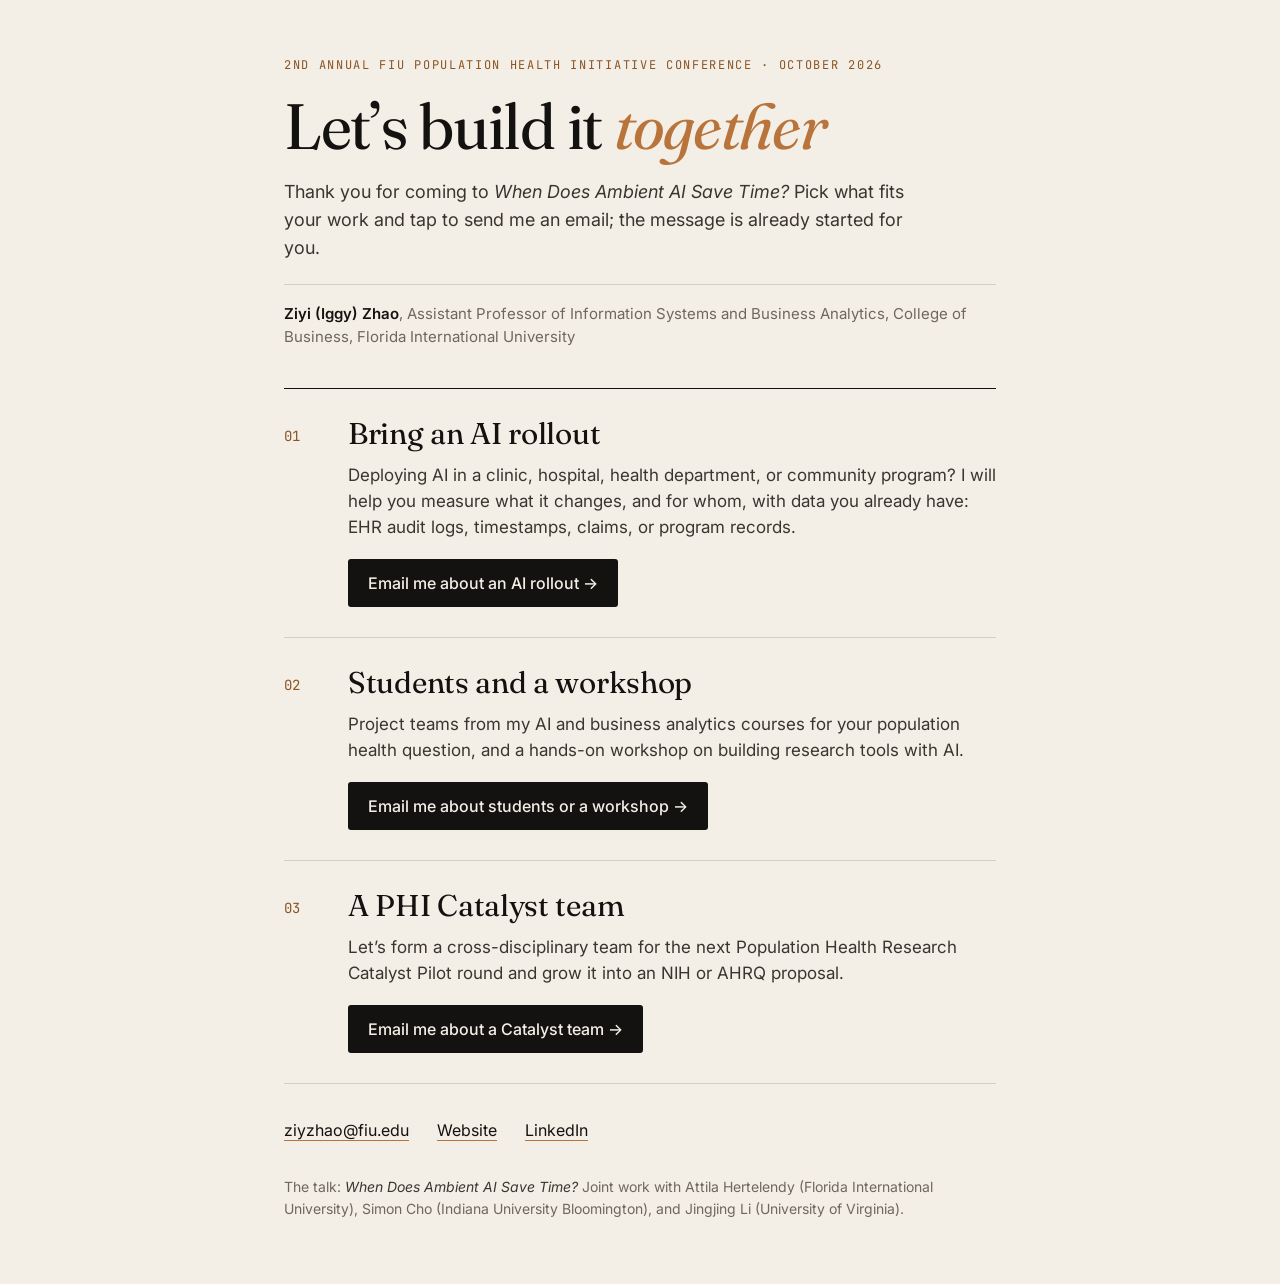
==== phi/index.html @ 05485b95 "Add FIU PHI conference collaboration page (phi/) Co-Authored-By: Claude Opus 5.5 <noreply@anthropic." ====
<!doctype html>
<html lang="en">
<head>
<meta charset="utf-8"/>
<meta name="viewport" content="width=device-width,initial-scale=1"/>
<title>Work Together · Iggy Zhao</title>
<meta name="description" content="Three ways to work with Ziyi (Iggy) Zhao after the 2nd Annual FIU Population Health Initiative Conference."/>
<meta name="robots" content="noindex"/>
<!-- Microsoft Clarity, same project as the main site -->
<script type="text/javascript">
    (function(c,l,a,r,i,t,y){
        c[a]=c[a]||function(){(c[a].q=c[a].q||[]).push(arguments)};
        t=l.createElement(r);t.async=1;t.src="https://www.clarity.ms/tag/"+i;
        y=l.getElementsByTagName(r)[0];y.parentNode.insertBefore(t,y);
    })(window, document, "clarity", "script", "wdxvq8ccnp");
</script>
<link rel="preconnect" href="https://fonts.googleapis.com"/>
<link rel="preconnect" href="https://fonts.gstatic.com" crossorigin/>
<link href="https://fonts.googleapis.com/css2?family=Fraunces:ital,opsz,wght@0,9..144,300..600;1,9..144,300..600&family=Inter:wght@400;500;600&family=JetBrains+Mono:wght@400;500&display=swap" rel="stylesheet"/>
<style>
:root {
  --paper: #F4EFE6; --paper-2: #EBE4D6; --ink: #141210; --ink-soft: #3A3530; --muted: #6F675D;
  --line: rgba(20,18,16,0.14); --amber: #B8743A; --amber-ink: #8A5424; --btn: #141210; --btn-ink: #F4EFE6;
  --serif: "Fraunces", Georgia, "Times New Roman", serif; --sans: "Inter", -apple-system, system-ui, sans-serif;
  --mono: "JetBrains Mono", ui-monospace, Menlo, monospace;
}
@media (prefers-color-scheme: dark) {
  :root { --paper: #12120F; --paper-2: #1A1916; --ink: #F4EFE6; --ink-soft: #D6CFC4; --muted: #A89F93;
          --line: rgba(244,239,230,0.16); --amber: #D6904A; --amber-ink: #E0A462; --btn: #F4EFE6; --btn-ink: #12120F; }
}
* { box-sizing: border-box; margin: 0; padding: 0; }
html, body { background: var(--paper); color: var(--ink); font-family: var(--sans); -webkit-font-smoothing: antialiased; }
main { max-width: 760px; margin: 0 auto; padding: 56px 24px 64px; }
.eyebrow { font-family: var(--mono); font-size: 12px; letter-spacing: .14em; text-transform: uppercase; color: var(--amber-ink); line-height: 1.6; }
h1 { font-family: var(--serif); font-weight: 400; font-size: clamp(40px, 9vw, 64px); line-height: 1.02; letter-spacing: -0.02em; margin: 18px 0 20px; }
h1 em { font-style: italic; color: var(--amber); }
.lead { font-size: 18px; line-height: 1.55; color: var(--ink-soft); max-width: 36em; }
.who { margin-top: 22px; padding-top: 18px; border-top: 1px solid var(--line); font-size: 15px; line-height: 1.5; color: var(--muted); }
.who b { color: var(--ink); font-weight: 600; }
ol { list-style: none; margin-top: 40px; border-top: 1px solid var(--ink); }
.offer { display: grid; grid-template-columns: 56px 1fr; gap: 8px; padding: 28px 0 30px; border-bottom: 1px solid var(--line); }
.num { font-family: var(--mono); font-size: 14px; color: var(--amber-ink); padding-top: 10px; }
h2 { font-family: var(--serif); font-weight: 400; font-size: 30px; line-height: 1.15; letter-spacing: -0.01em; }
.desc { font-size: 17px; line-height: 1.55; color: var(--ink-soft); margin: 10px 0 18px; }
.btn { display: inline-block; background: var(--btn); color: var(--btn-ink); text-decoration: none; font-size: 16px; font-weight: 500;
        padding: 14px 20px; border-radius: 3px; line-height: 1.3; }
.btn:hover, .btn:focus-visible { background: var(--amber-ink); color: #FFF9F0; outline: none; }
.links { display: flex; flex-wrap: wrap; gap: 10px 28px; margin-top: 36px; font-size: 16px; }
.links a { color: var(--ink); text-decoration: underline; text-decoration-color: var(--amber); text-underline-offset: 4px; }
.talk { margin-top: 36px; font-size: 14px; line-height: 1.55; color: var(--muted); }
.talk i { color: var(--ink-soft); }
@media (max-width: 480px) {
  main { padding: 40px 16px 48px; }
  .offer { grid-template-columns: 1fr; gap: 2px; }
  .num { padding-top: 0; }
  .btn { display: block; text-align: center; }
}
</style>
</head>
<body>
<main>
  <p class="eyebrow">2nd Annual FIU Population Health Initiative Conference · October 2026</p>
  <h1>Let’s build it <em>together</em></h1>
  <p class="lead">Thank you for coming to <i>When Does Ambient AI Save Time?</i> Pick what fits your work and tap to send me an email; the message is already started for you.</p>
  <p class="who"><b>Ziyi (Iggy) Zhao</b>, Assistant Professor of Information Systems and Business Analytics, College of Business, Florida International University</p>
  <ol>
    <li class="offer">
      <p class="num">01</p>
      <div>
        <h2>Bring an AI rollout</h2>
        <p class="desc">Deploying AI in a clinic, hospital, health department, or community program? I will help you measure what it changes, and for whom, with data you already have: EHR audit logs, timestamps, claims, or program records.</p>
        <a class="btn" href="mailto:ziyzhao@fiu.edu?subject=PHI%202026%3A%20evaluating%20an%20AI%20rollout&amp;body=Hi%20Iggy%2C%0A%0AI%20heard%20your%20talk%20at%20the%20FIU%20Population%20Health%20Initiative%20conference%20and%20would%20like%20to%20talk%20about%20evaluating%20an%20AI%20rollout.%0A%0AName%3A%0AUnit%20or%20organization%3A%0AWhat%20we%20are%20working%20on%3A%0A">Email me about an AI rollout<span aria-hidden="true">&#160;→</span></a>
      </div>
    </li>
    <li class="offer">
      <p class="num">02</p>
      <div>
        <h2>Students and a workshop</h2>
        <p class="desc">Project teams from my AI and business analytics courses for your population health question, and a hands-on workshop on building research tools with AI.</p>
        <a class="btn" href="mailto:ziyzhao@fiu.edu?subject=PHI%202026%3A%20students%20or%20an%20AI%20workshop&amp;body=Hi%20Iggy%2C%0A%0AI%20heard%20your%20talk%20at%20the%20FIU%20Population%20Health%20Initiative%20conference%20and%20would%20like%20to%20talk%20about%20students%20or%20an%20AI%20workshop.%0A%0AName%3A%0AUnit%20or%20organization%3A%0AWhat%20we%20are%20working%20on%3A%0A">Email me about students or a workshop<span aria-hidden="true">&#160;→</span></a>
      </div>
    </li>
    <li class="offer">
      <p class="num">03</p>
      <div>
        <h2>A PHI Catalyst team</h2>
        <p class="desc">Let’s form a cross-disciplinary team for the next Population Health Research Catalyst Pilot round and grow it into an NIH or AHRQ proposal.</p>
        <a class="btn" href="mailto:ziyzhao@fiu.edu?subject=PHI%202026%3A%20a%20PHI%20Catalyst%20team&amp;body=Hi%20Iggy%2C%0A%0AI%20heard%20your%20talk%20at%20the%20FIU%20Population%20Health%20Initiative%20conference%20and%20would%20like%20to%20talk%20about%20a%20PHI%20Catalyst%20team.%0A%0AName%3A%0AUnit%20or%20organization%3A%0AWhat%20we%20are%20working%20on%3A%0A">Email me about a Catalyst team<span aria-hidden="true">&#160;→</span></a>
      </div>
    </li>
  </ol>
  <p class="links"><a href="mailto:ziyzhao@fiu.edu">ziyzhao@fiu.edu</a><a href="https://iggyzhao.github.io/">Website</a><a href="https://www.linkedin.com/in/iggyzhao">LinkedIn</a></p>
  <p class="talk">The talk: <i>When Does Ambient AI Save Time?</i> Joint work with Attila Hertelendy (Florida International University), Simon Cho (Indiana University Bloomington), and Jingjing Li (University of Virginia).</p>
</main>
</body>
</html>
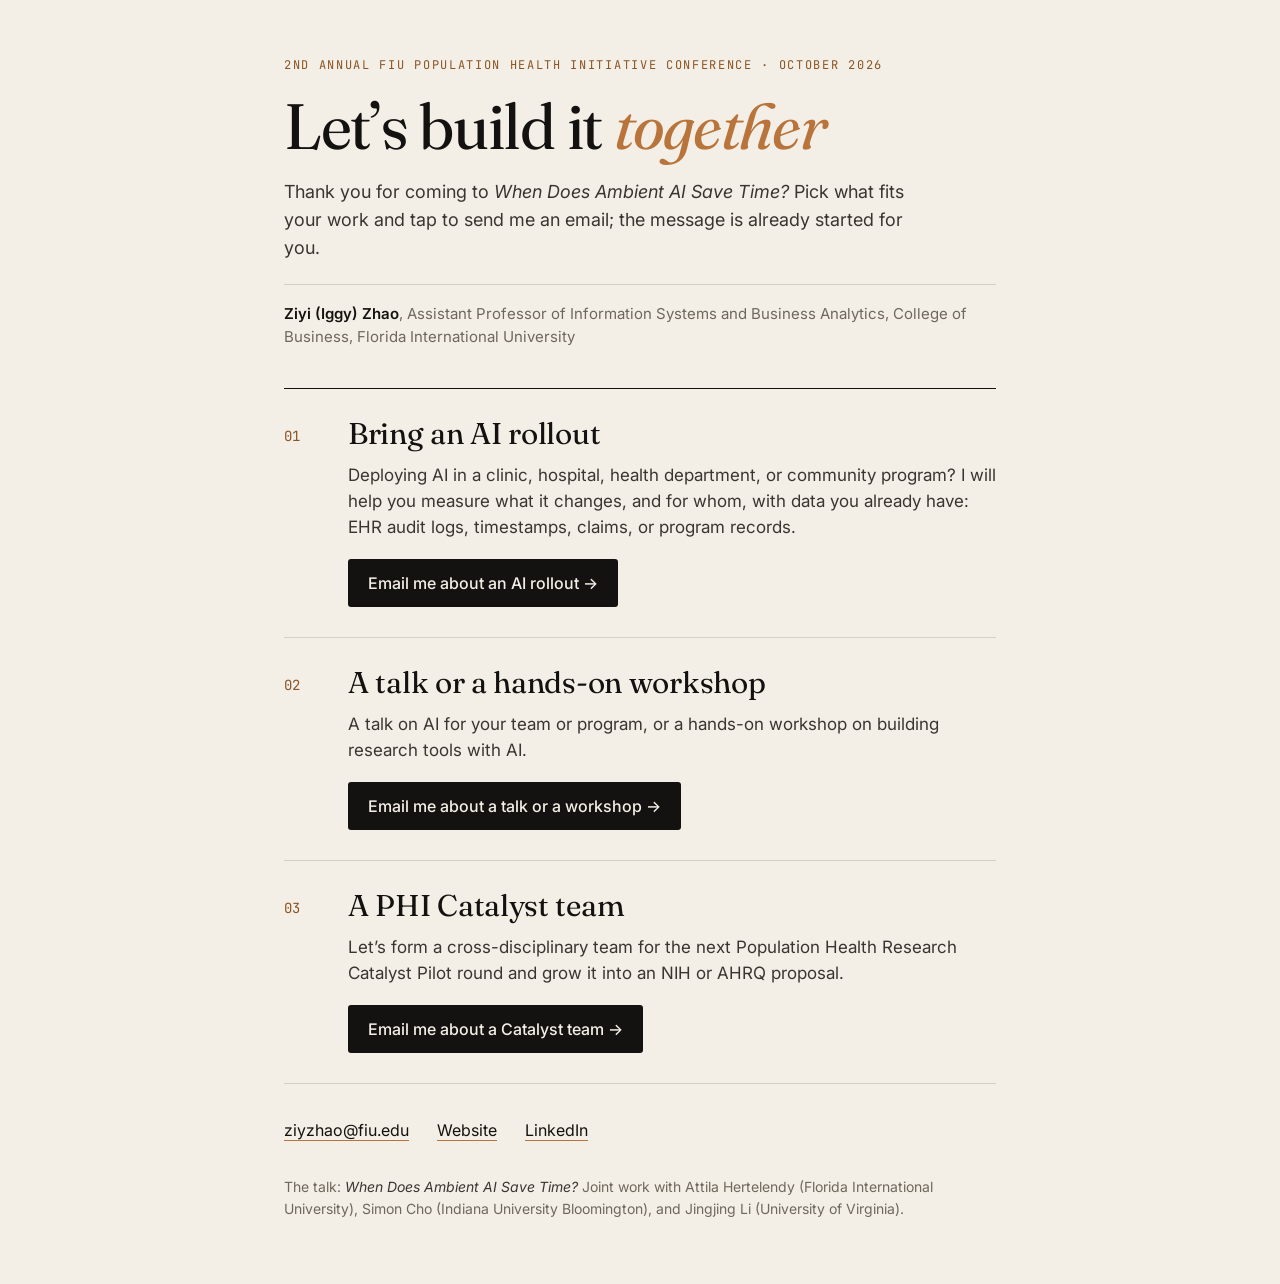
==== commit 962c49b9: "PHI page: second offer is a talk or a hands-on workshop (no student teams) Co-Authored-By: Claude Op" ====
--- a/phi/index.html
+++ b/phi/index.html
@@ -69,15 +69,15 @@
       <div>
         <h2>Bring an AI rollout</h2>
         <p class="desc">Deploying AI in a clinic, hospital, health department, or community program? I will help you measure what it changes, and for whom, with data you already have: EHR audit logs, timestamps, claims, or program records.</p>
-        <a class="btn" href="mailto:ziyzhao@fiu.edu?subject=PHI%202026%3A%20evaluating%20an%20AI%20rollout&amp;body=Hi%20Iggy%2C%0A%0AI%20heard%20your%20talk%20at%20the%20FIU%20Population%20Health%20Initiative%20conference%20and%20would%20like%20to%20talk%20about%20evaluating%20an%20AI%20rollout.%0A%0AName%3A%0AUnit%20or%20organization%3A%0AWhat%20we%20are%20working%20on%3A%0A">Email me about an AI rollout<span aria-hidden="true">&#160;→</span></a>
+        <a class="btn" href="mailto:ziyzhao@fiu.edu?subject=PHI%202026%3A%20evaluating%20an%20AI%20rollout&amp;body=Hi%20Iggy%2C%0A%0AI%20heard%20your%20talk%20at%20the%20FIU%20Population%20Health%20Initiative%20conference%20and%20would%20like%20to%20discuss%20evaluating%20an%20AI%20rollout.%0A%0AName%3A%0AUnit%20or%20organization%3A%0AWhat%20we%20are%20working%20on%3A%0A">Email me about an AI rollout<span aria-hidden="true">&#160;→</span></a>
       </div>
     </li>
     <li class="offer">
       <p class="num">02</p>
       <div>
-        <h2>Students and a workshop</h2>
-        <p class="desc">Project teams from my AI and business analytics courses for your population health question, and a hands-on workshop on building research tools with AI.</p>
-        <a class="btn" href="mailto:ziyzhao@fiu.edu?subject=PHI%202026%3A%20students%20or%20an%20AI%20workshop&amp;body=Hi%20Iggy%2C%0A%0AI%20heard%20your%20talk%20at%20the%20FIU%20Population%20Health%20Initiative%20conference%20and%20would%20like%20to%20talk%20about%20students%20or%20an%20AI%20workshop.%0A%0AName%3A%0AUnit%20or%20organization%3A%0AWhat%20we%20are%20working%20on%3A%0A">Email me about students or a workshop<span aria-hidden="true">&#160;→</span></a>
+        <h2>A talk or a hands-on workshop</h2>
+        <p class="desc">A talk on AI for your team or program, or a hands-on workshop on building research tools with AI.</p>
+        <a class="btn" href="mailto:ziyzhao@fiu.edu?subject=PHI%202026%3A%20a%20talk%20or%20an%20AI%20workshop&amp;body=Hi%20Iggy%2C%0A%0AI%20heard%20your%20talk%20at%20the%20FIU%20Population%20Health%20Initiative%20conference%20and%20would%20like%20to%20discuss%20a%20talk%20or%20an%20AI%20workshop.%0A%0AName%3A%0AUnit%20or%20organization%3A%0AWhat%20we%20are%20working%20on%3A%0A">Email me about a talk or a workshop<span aria-hidden="true">&#160;→</span></a>
       </div>
     </li>
     <li class="offer">
@@ -85,7 +85,7 @@
       <div>
         <h2>A PHI Catalyst team</h2>
         <p class="desc">Let’s form a cross-disciplinary team for the next Population Health Research Catalyst Pilot round and grow it into an NIH or AHRQ proposal.</p>
-        <a class="btn" href="mailto:ziyzhao@fiu.edu?subject=PHI%202026%3A%20a%20PHI%20Catalyst%20team&amp;body=Hi%20Iggy%2C%0A%0AI%20heard%20your%20talk%20at%20the%20FIU%20Population%20Health%20Initiative%20conference%20and%20would%20like%20to%20talk%20about%20a%20PHI%20Catalyst%20team.%0A%0AName%3A%0AUnit%20or%20organization%3A%0AWhat%20we%20are%20working%20on%3A%0A">Email me about a Catalyst team<span aria-hidden="true">&#160;→</span></a>
+        <a class="btn" href="mailto:ziyzhao@fiu.edu?subject=PHI%202026%3A%20a%20PHI%20Catalyst%20team&amp;body=Hi%20Iggy%2C%0A%0AI%20heard%20your%20talk%20at%20the%20FIU%20Population%20Health%20Initiative%20conference%20and%20would%20like%20to%20discuss%20a%20PHI%20Catalyst%20team.%0A%0AName%3A%0AUnit%20or%20organization%3A%0AWhat%20we%20are%20working%20on%3A%0A">Email me about a Catalyst team<span aria-hidden="true">&#160;→</span></a>
       </div>
     </li>
   </ol>
